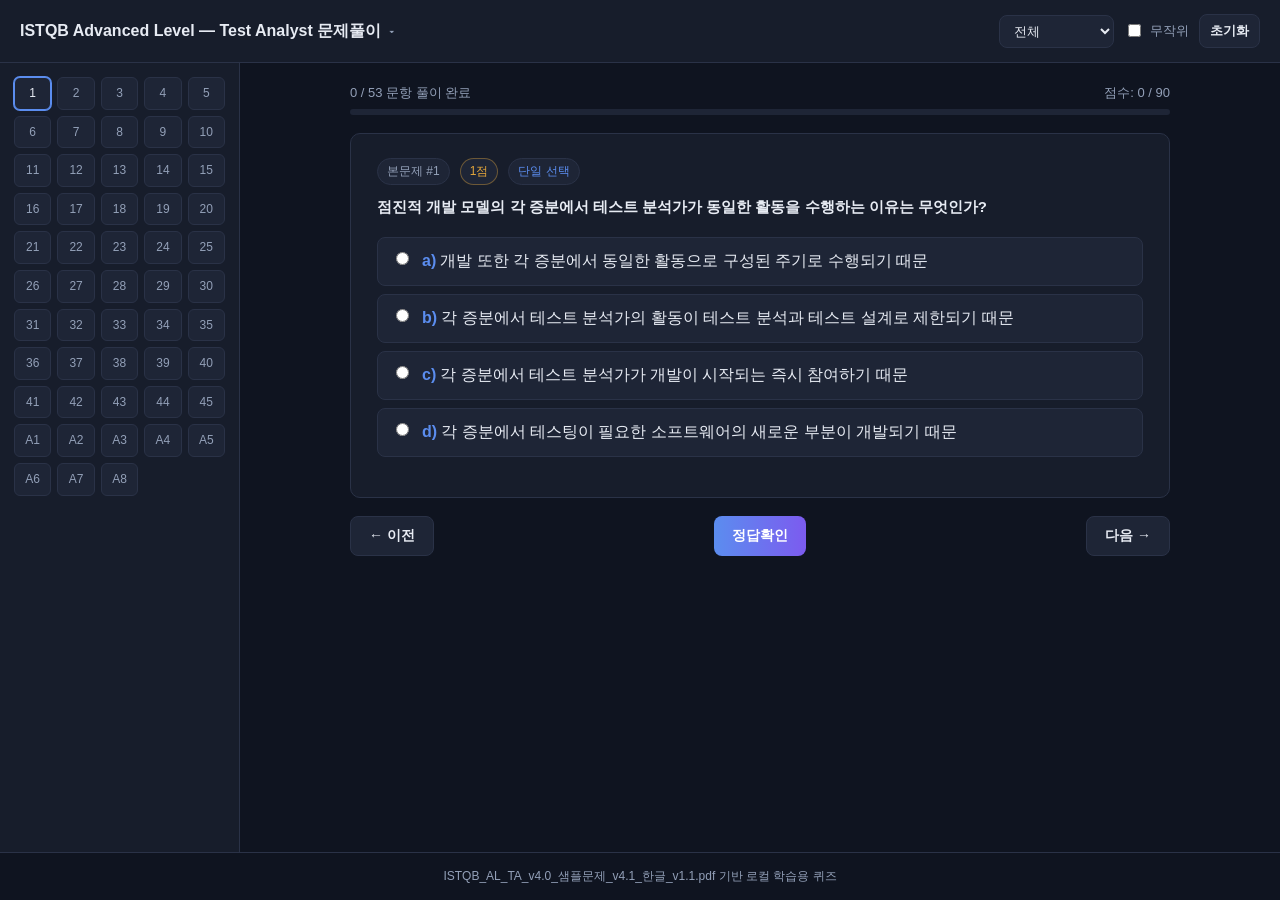
==== ISTQB_AL.html @ 9f035dc0 "Add files via upload" ====
<!DOCTYPE html>
<html lang="ko">
<head>
<meta charset="UTF-8">
<meta name="viewport" content="width=device-width, initial-scale=1.0">
<meta name="robots" content="noindex, nofollow">
<title>ISTQB AL-TA 문제풀이</title>
<link rel="stylesheet" href="style.css">
</head>
<body>
<div id="app">

  <header class="topbar">
    <div class="title-wrap">
      <button id="moduleTrigger" class="title-trigger" type="button" aria-haspopup="true" aria-expanded="false">
        <h1>
          <span class="title-full">ISTQB Advanced Level — Test Analyst 문제풀이</span>
          <span class="title-short">ISTQB AL-TA 문제풀이</span>
        </h1>
        <span class="title-caret">▾</span>
      </button>
      <div id="moduleMenu" class="module-menu">
        <button class="module-option" type="button" data-module="TA">
          <span class="module-option-code">TA</span>
          <span class="module-option-name">Test Analyst</span>
        </button>
        <button class="module-option" type="button" data-module="TM">
          <span class="module-option-code">TM</span>
          <span class="module-option-name">Test Manager</span>
        </button>
        <button class="module-option" type="button" data-module="TTA">
          <span class="module-option-code">TTA</span>
          <span class="module-option-name">Technical Test Analyst</span>
        </button>
      </div>
    </div>
    <div class="topbar-controls">
      <select id="filterSelect">
        <option value="all">전체</option>
        <option value="main">본문제</option>
        <option value="appendix">부록</option>
        <option value="wrong">틀린 문제만</option>
        <option value="unanswered">안 푼 문제만</option>
      </select>
      <label class="shuffle-label"><input type="checkbox" id="shuffleToggle"> 무작위</label>
      <button id="resetBtn" class="btn-secondary">초기화</button>
    </div>
  </header>

  <div class="layout">
    <nav id="qnav" class="qnav">
      <div class="qnav-toggle-row">
        <span id="qnavSummary" class="qnav-summary"></span>
        <button id="qnavToggle" class="qnav-toggle" type="button">문제 목록 펼치기 ▾</button>
      </div>
      <div id="qnavGrid" class="qnav-grid"></div>
    </nav>

    <main class="content">
      <div id="progressBar" class="progress-wrap">
        <div class="progress-info">
          <span id="progressText">0 / 0</span>
          <span id="scoreText">점수: 0 / 0</span>
        </div>
        <div class="progress-track"><div id="progressFill" class="progress-fill"></div></div>
      </div>

      <section id="questionCard" class="card"></section>

      <div class="nav-buttons">
        <button id="prevBtn" class="btn-secondary">← 이전</button>
        <button id="submitBtn" class="btn-primary">정답확인</button>
        <button id="nextBtn" class="btn-secondary">다음 →</button>
      </div>
    </main>
  </div>

  <footer class="footer" id="footerNote">ISTQB_AL_TA_v4.0_샘플문제_v4.1_한글_v1.1.pdf 기반 로컬 학습용 퀴즈</footer>
</div>

<script src="data/ta-questions.js"></script>
<script src="data/tm-questions.js"></script>
<script src="data/tta-questions.js"></script>
<script src="app.js"></script>
</body>
</html>
---- style.css ----
:root{
  --bg:#0f1420;
  --panel:#171d2b;
  --panel2:#1e2536;
  --border:#2a3247;
  --text:#e7ebf3;
  --muted:#93a0b8;
  --accent:#5b8def;
  --accent2:#7c5bef;
  --good:#37c48a;
  --bad:#e2536b;
  --warn:#e2a53b;
  --radius:10px;
}

*{box-sizing:border-box;}
html,body{height:100%;}
body{
  margin:0;
  font-family: -apple-system, "Segoe UI", "Malgun Gothic", "맑은 고딕", Roboto, sans-serif;
  background:var(--bg);
  color:var(--text);
  line-height:1.55;
}

#app{display:flex; flex-direction:column; min-height:100vh;}

.topbar{
  display:flex; flex-wrap:wrap; gap:12px; align-items:center; justify-content:space-between;
  padding:14px 20px; background:var(--panel); border-bottom:1px solid var(--border);
  position:sticky; top:0; z-index:10;
}
.topbar h1{font-size:16px; margin:0; font-weight:600; color:var(--text);}
.topbar h1 .title-short{display:none;}

.title-wrap{position:relative;}
.title-trigger{
  display:flex; align-items:center; gap:8px; background:none; border:none; cursor:pointer;
  padding:6px 8px; margin:-6px -8px; border-radius:8px; transition:background .12s;
}
.title-trigger:hover{background:var(--panel2);}
.title-trigger[aria-expanded="true"]{background:var(--panel2);}
.title-caret{color:var(--muted); font-size:11px; transition:transform .15s;}
.title-trigger[aria-expanded="true"] .title-caret{transform:rotate(180deg);}

.module-menu{
  display:none; position:absolute; top:calc(100% + 8px); left:0; z-index:20;
  min-width:220px; background:var(--panel2); border:1px solid var(--border); border-radius:10px;
  padding:6px; box-shadow:0 12px 28px rgba(0,0,0,.4);
}
.module-menu.open{display:block;}
.module-option{
  display:flex; align-items:center; gap:10px; width:100%; text-align:left; background:none; border:none;
  color:var(--text); padding:9px 10px; border-radius:7px; cursor:pointer; font-size:13.5px;
}
.module-option:hover{background:var(--panel);}
.module-option.active{background:rgba(91,141,239,.14); color:var(--accent);}
.module-option-code{
  flex-shrink:0; width:38px; text-align:center; font-weight:700; font-size:11px;
  color:var(--muted); border:1px solid var(--border); border-radius:5px; padding:2px 0;
}
.module-option.active .module-option-code{color:var(--accent); border-color:var(--accent);}

.topbar-controls{display:flex; gap:10px; align-items:center; flex-wrap:wrap;}
.topbar-controls select, .topbar-controls button{
  background:var(--panel2); color:var(--text); border:1px solid var(--border);
  border-radius:8px; padding:7px 10px; font-size:13px; cursor:pointer;
}
.shuffle-label{font-size:13px; color:var(--muted); display:flex; align-items:center; gap:6px; cursor:pointer;}

.layout{display:flex; flex:1; min-height:0;}

.qnav{
  width:240px; flex-shrink:0; background:var(--panel); border-right:1px solid var(--border);
  overflow-y:auto; max-height:calc(100vh - 60px); position:sticky; top:57px;
}
.qnav-toggle-row{display:none;}
.qnav-summary{font-size:12px; color:var(--muted);}
.qnav-toggle{
  background:var(--panel2); color:var(--text); border:1px solid var(--border);
  border-radius:8px; padding:6px 10px; font-size:12px; cursor:pointer;
}
.qnav-grid{
  padding:14px;
  display:grid; grid-template-columns:repeat(5,1fr); gap:6px; align-content:start;
}
.qnav-item{
  border:1px solid var(--border); border-radius:6px; background:var(--panel2);
  color:var(--muted); font-size:12px; text-align:center; padding:6px 0; cursor:pointer;
  transition:all .12s;
}
.qnav-item:hover{border-color:var(--accent);}
.qnav-item.current{border-color:var(--accent); color:var(--text); box-shadow:0 0 0 1px var(--accent);}
.qnav-item.correct{background:rgba(55,196,138,.15); color:var(--good); border-color:var(--good);}
.qnav-item.incorrect{background:rgba(226,83,107,.15); color:var(--bad); border-color:var(--bad);}

.content{flex:1; padding:20px 24px 40px; min-width:0;}

.progress-wrap{max-width:820px; margin:0 auto 18px;}
.progress-info{display:flex; justify-content:space-between; font-size:13px; color:var(--muted); margin-bottom:6px;}
.progress-track{height:6px; background:var(--panel2); border-radius:4px; overflow:hidden;}
.progress-fill{height:100%; background:linear-gradient(90deg,var(--accent),var(--accent2)); width:0%; transition:width .2s;}

.card{
  max-width:820px; margin:0 auto; background:var(--panel); border:1px solid var(--border);
  border-radius:var(--radius); padding:24px 26px;
}

.q-meta{display:flex; gap:10px; align-items:center; margin-bottom:10px;}
.q-badge{font-size:12px; padding:3px 9px; border-radius:20px; background:var(--panel2); color:var(--muted); border:1px solid var(--border);}
.q-badge.points{color:var(--warn); border-color:rgba(226,165,59,.4);}
.q-badge.type{color:var(--accent);}

.q-text{white-space:pre-wrap; font-size:15px; line-height:1.65; margin-bottom:18px; color:var(--muted); font-weight:400;}
.q-text strong{font-weight:700; color:var(--text);}
.q-text u{text-decoration:underline; text-underline-offset:3px; font-weight:700; color:var(--text);}
.q-text .bullet-line{padding-left:4px;}
.q-text pre{
  white-space:pre-wrap;
  background:var(--panel2); border:1px solid var(--border); border-radius:8px;
  padding:12px; overflow-x:auto; font-size:12.5px; font-weight:400; color:var(--muted); font-family:"Consolas","D2Coding",monospace;
}

.q-image-wrap{
  display:flex; justify-content:center; margin:14px 0 18px;
  background:#fff; border:1px solid var(--border); border-radius:10px; padding:16px;
}
.q-image{max-width:100%; height:auto; display:block;}

.table-wrap{margin:14px 0 18px; overflow-x:auto;}
.table-caption{font-size:12.5px; color:var(--muted); margin-bottom:6px;}
.q-table{
  border-collapse:collapse; width:100%; font-size:13px; background:var(--panel2);
  border:1px solid var(--border); border-radius:8px; overflow:hidden;
}
.q-table th, .q-table td{
  border:1px solid var(--border); padding:6px 10px; text-align:center;
}
.q-table thead th{background:rgba(91,141,239,.12); color:var(--text); font-weight:700;}
.q-table tbody th{background:var(--panel); font-weight:600; text-align:left;}
.q-table td:first-child, .q-table th:first-child{text-align:left;}

.options{display:flex; flex-direction:column; gap:8px; margin-bottom:16px;}
.option{
  display:flex; gap:10px; align-items:flex-start; padding:11px 13px; border:1px solid var(--border);
  border-radius:8px; background:var(--panel2); cursor:pointer; transition:border-color .12s, background .12s;
}
.option:hover{border-color:var(--accent);}
.option input{margin-top:3px; flex-shrink:0;}
.option .opt-key{font-weight:700; color:var(--accent); margin-right:4px;}
.option.selected{border-color:var(--accent); background:rgba(91,141,239,.10);}
.option.opt-correct{border-color:var(--good); background:rgba(55,196,138,.14);}
.option.opt-incorrect{border-color:var(--bad); background:rgba(226,83,107,.14);}
.option.locked{cursor:default;}

.order-row, .match-row{display:flex; align-items:center; gap:10px; margin-bottom:8px; font-size:14px;}
.order-row select, .match-row select{
  background:var(--panel2); color:var(--text); border:1px solid var(--border); border-radius:6px;
  padding:6px 8px; font-size:13px; min-width:180px;
}
.order-row .slot-label, .match-row .item-label{color:var(--muted); min-width:64px;}
.match-row .item-text{flex:1;}

.feedback{
  margin-top:16px; padding:14px 16px; border-radius:8px; font-size:14px;
  border:1px solid var(--border); background:var(--panel2); display:none;
}
.feedback.show{display:block;}
.feedback.correct{border-color:var(--good); background:rgba(55,196,138,.10);}
.feedback.incorrect{border-color:var(--bad); background:rgba(226,83,107,.10);}
.feedback .fb-title{font-weight:700; margin-bottom:6px;}
.feedback.correct .fb-title{color:var(--good);}
.feedback.incorrect .fb-title{color:var(--bad);}
.feedback .fb-answer{color:var(--muted); margin-bottom:8px; font-size:13px;}
.feedback .fb-explain{white-space:pre-wrap; color:var(--text); font-size:13.5px;}

.nav-buttons{max-width:820px; margin:18px auto 0; display:flex; gap:10px; justify-content:space-between;}
.btn-primary, .btn-secondary{
  border:none; border-radius:8px; padding:10px 18px; font-size:14px; cursor:pointer; font-weight:600;
}
.btn-primary{background:linear-gradient(90deg,var(--accent),var(--accent2)); color:#fff;}
.btn-primary:disabled{opacity:.4; cursor:not-allowed;}
.btn-secondary{background:var(--panel2); color:var(--text); border:1px solid var(--border);}
.btn-secondary:hover{border-color:var(--accent);}

.summary-box{max-width:820px; margin:0 auto; background:var(--panel); border:1px solid var(--border); border-radius:var(--radius); padding:26px;}
.summary-box h2{margin-top:0;}
.summary-list{list-style:none; padding:0; margin:14px 0 0; display:grid; grid-template-columns:repeat(auto-fill,minmax(70px,1fr)); gap:8px;}
.summary-list li{text-align:center; padding:8px 0; border-radius:6px; font-size:12px; border:1px solid var(--border);}

.footer{text-align:center; padding:14px; color:var(--muted); font-size:12px; border-top:1px solid var(--border);}

@media (max-width:760px){
  .layout{flex-direction:column;}

  .topbar{padding:8px 12px; gap:6px;}
  .topbar h1{font-size:13.5px; flex:0 0 auto;}
  .topbar h1 .title-full{display:none;}
  .topbar h1 .title-short{display:inline;}
  .topbar-controls{gap:6px; flex:1 1 auto; justify-content:flex-end;}
  .topbar-controls select, .topbar-controls button{padding:5px 7px; font-size:12px; border-radius:6px;}
  .shuffle-label{font-size:12px; gap:3px;}
  #filterSelect{max-width:112px;}

  .qnav{width:100%; max-height:none; position:relative; top:0;}
  .qnav-toggle-row{display:flex; justify-content:space-between; align-items:center; padding:6px 12px; background:var(--panel2); border-bottom:1px solid var(--border);}
  .qnav-summary{font-size:11px;}
  .qnav-toggle{padding:4px 8px; font-size:11px;}
  .qnav-grid{
    display:flex; flex-wrap:nowrap; overflow-x:auto; overflow-y:hidden;
    max-height:42px; padding:6px 12px; gap:5px;
  }
  .qnav-grid .qnav-item{flex:0 0 auto; min-width:30px; padding:4px 0; font-size:11px;}
  .qnav-grid.expanded{
    display:grid; grid-template-columns:repeat(7,1fr); flex-wrap:wrap;
    max-height:220px; overflow-y:auto; overflow-x:hidden;
  }
  .qnav-grid.expanded .qnav-item{flex:initial; min-width:0;}

  .content{padding:12px;}
  .progress-wrap{margin-bottom:12px;}
  .card{padding:16px 14px;}
}
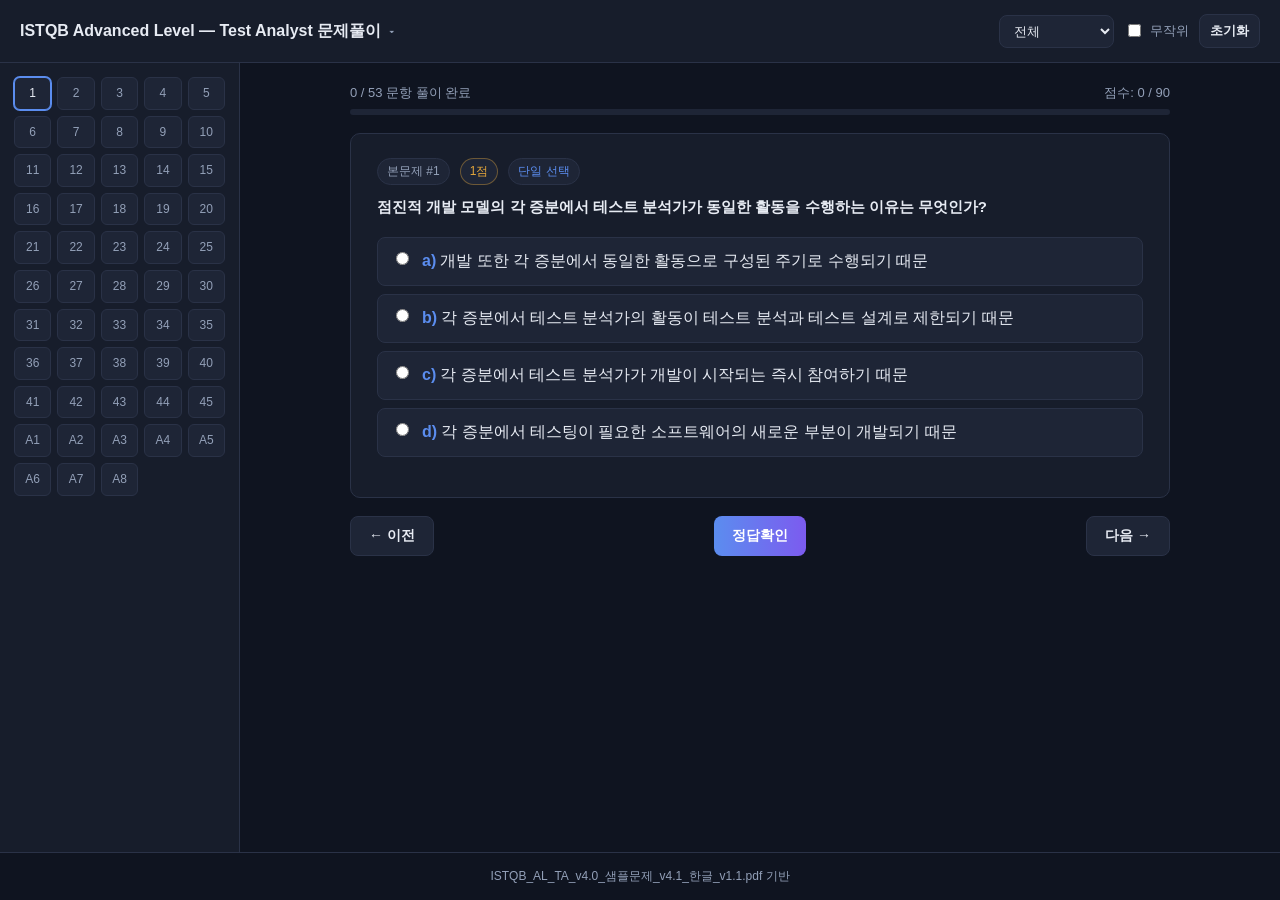
==== commit eff59430: "Add files via upload" ====
--- a/ISTQB_AL.html
+++ b/ISTQB_AL.html
@@ -75,7 +75,7 @@
     </main>
   </div>
 
-  <footer class="footer" id="footerNote">ISTQB_AL_TA_v4.0_샘플문제_v4.1_한글_v1.1.pdf 기반 로컬 학습용 퀴즈</footer>
+  <footer class="footer" id="footerNote">ISTQB_AL_TA_v4.0_샘플문제_v4.1_한글_v1.1.pdf 기반</footer>
 </div>
 
 <script src="data/ta-questions.js"></script>
